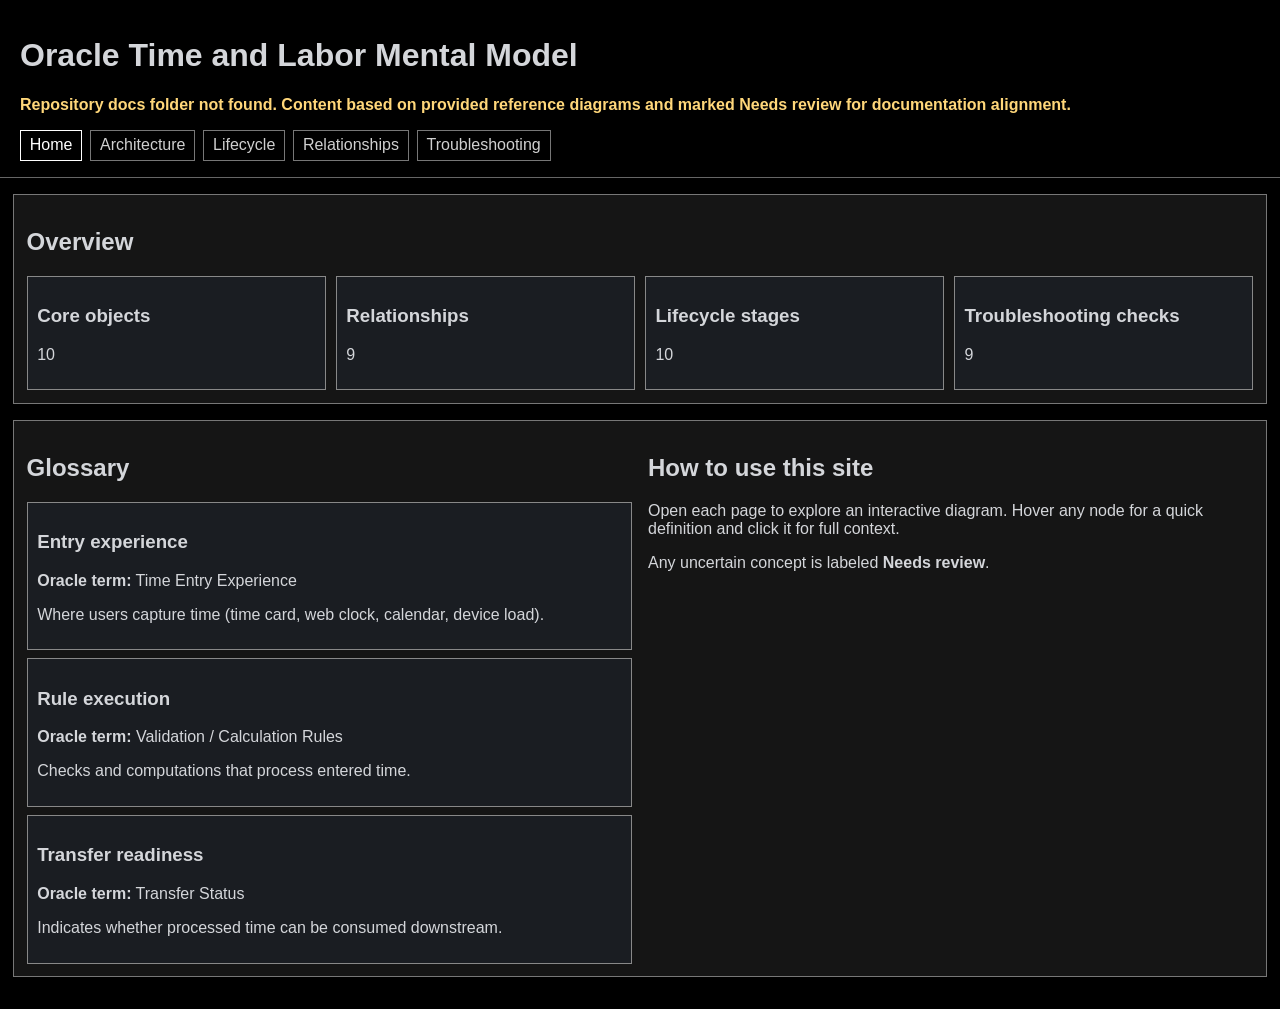
==== index.html @ c1bcc937 "Split OTL diagrams into interactive multi-page experience" ====
<!doctype html>
<html lang="en">
<head>
  <meta charset="UTF-8" />
  <meta name="viewport" content="width=device-width, initial-scale=1.0" />
  <title>OTL Mental Model Home</title>
  <link rel="stylesheet" href="src/css/styles.css" />
</head>
<body>
  <header class="hero">
    <h1>Oracle Time and Labor Mental Model</h1>
    <p id="source-warning" class="warning"></p>
    <nav class="tabs">
      <a class="active" href="index.html">Home</a>
      <a href="architecture.html">Architecture</a>
      <a href="lifecycle.html">Lifecycle</a>
      <a href="relationships.html">Relationships</a>
      <a href="troubleshooting.html">Troubleshooting</a>
    </nav>
  </header>
  <main>
    <section class="panel"><h2>Overview</h2><div id="overview-cards" class="overview-cards"></div></section>
    <section class="panel split">
      <div>
        <h2>Glossary</h2>
        <div id="glossary-list" class="glossary-list"></div>
      </div>
      <div>
        <h2>How to use this site</h2>
        <p>Open each page to explore an interactive diagram. Hover any node for a quick definition and click it for full context.</p>
        <p>Any uncertain concept is labeled <strong>Needs review</strong>.</p>
      </div>
    </section>
  </main>
  <script type="module" src="src/js/home.js"></script>
</body>
</html>
---- src/css/styles.css ----
:root{--bg:#000;--panel:#4e5155;--node:#1b1d20;--line:#d4d8dc;--text:#d4d6da;--accent:#fff}
*{box-sizing:border-box}body{margin:0;background:var(--bg);color:var(--text);font-family:Segoe UI,Roboto,Arial,sans-serif}
.hero{padding:1rem 1.25rem;border-bottom:1px solid #666}.warning{color:#ffd77a;font-weight:700}
.tabs{display:flex;gap:.5rem;flex-wrap:wrap}.tabs a{color:#d0d0d0;text-decoration:none;border:1px solid #777;padding:.35rem .55rem}.tabs a.active,.tabs a:hover{border-color:#fff;color:#fff}
main{width:min(2200px,98vw);margin:1rem auto 2rem;display:grid;gap:1rem}.panel{background:#151515;border:1px solid #777;padding:.8rem}
.overview-cards{display:grid;grid-template-columns:repeat(auto-fit,minmax(200px,1fr));gap:.6rem}.overview-cards article,.detail,.glossary-item{background:#1a1d22;border:1px solid #888;padding:.6rem}
.split{display:grid;grid-template-columns:1fr 1fr;gap:1rem}.glossary-list{display:grid;gap:.5rem}
.diagram{width:100%;height:auto;display:block;background:#000}
.band{fill:var(--panel);stroke:#c8c8c8;stroke-width:1}.band-label{fill:#ededed;font-size:24px;text-anchor:middle}
.edge{fill:none;stroke:var(--line);stroke-width:2;marker-end:url(#arrow)}
.node-group{cursor:pointer}.node-rect{fill:var(--node);stroke:#e1e1e1;stroke-width:2}.node-label{fill:var(--text);font-size:24px;text-anchor:middle;dominant-baseline:middle;pointer-events:none}
.node-group:hover .node-rect{stroke:#fff;stroke-width:3}.node-group.active .node-rect{stroke:#fff;stroke-width:4}
.tooltip{position:fixed;pointer-events:none;background:#111;border:1px solid #aaa;color:#eee;padding:.45rem .55rem;font-size:.85rem;max-width:320px;z-index:999;display:none}
@media (max-width:1100px){.split{grid-template-columns:1fr}.node-label{font-size:16px}.band-label{font-size:18px}}
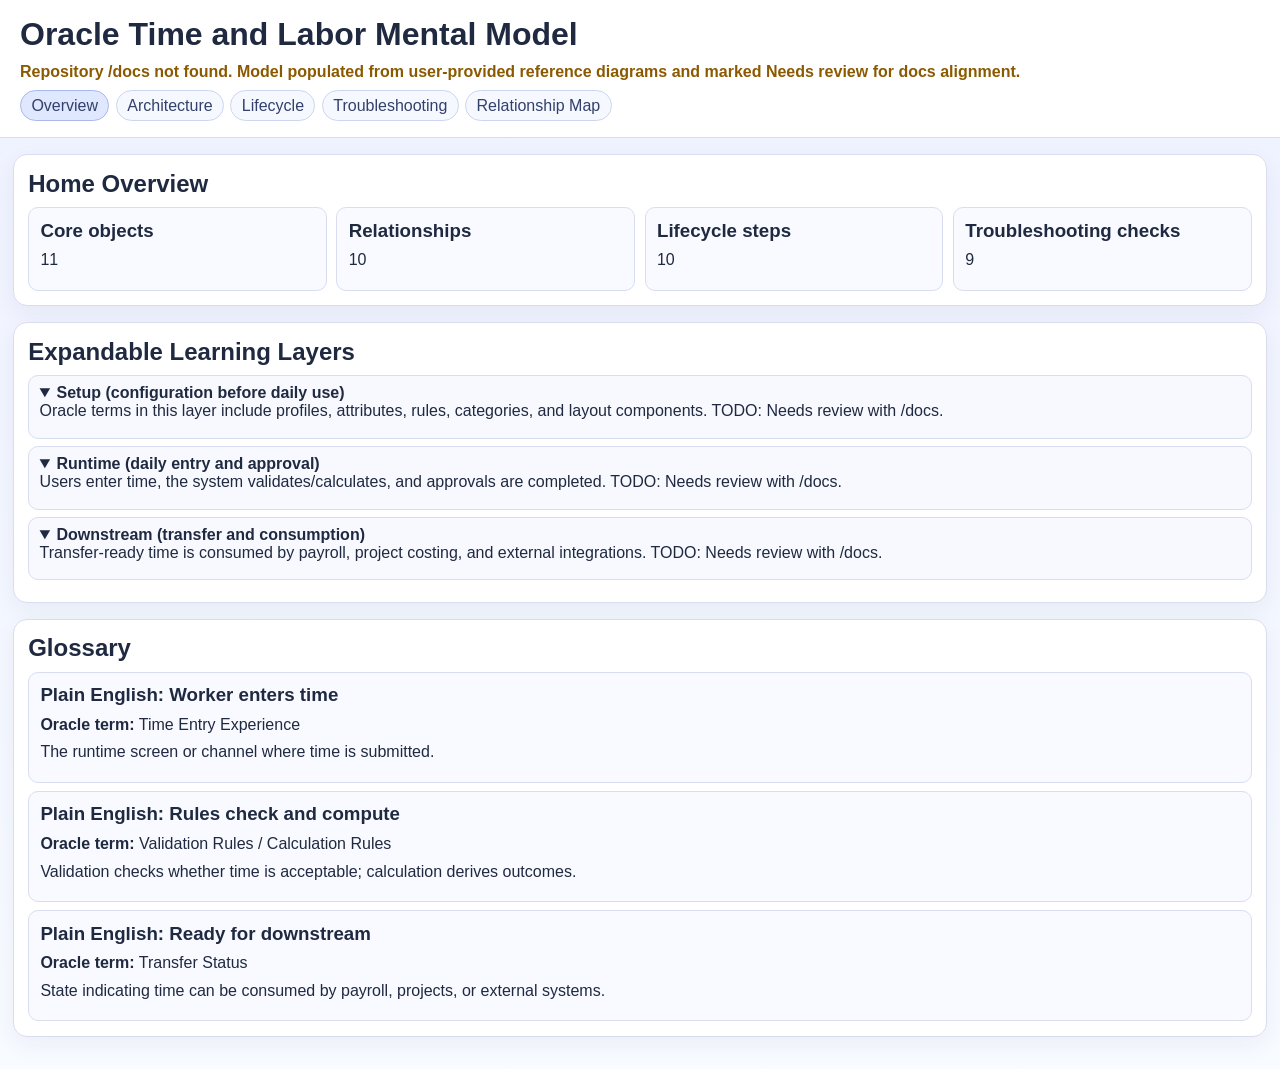
==== commit 91904e8a: "Upgrade to advanced interactive multi-page OTL learning diagrams" ====
--- a/index.html
+++ b/index.html
@@ -1,37 +1,38 @@
 <!doctype html>
 <html lang="en">
-<head>
-  <meta charset="UTF-8" />
-  <meta name="viewport" content="width=device-width, initial-scale=1.0" />
-  <title>OTL Mental Model Home</title>
-  <link rel="stylesheet" href="src/css/styles.css" />
-</head>
-<body>
-  <header class="hero">
-    <h1>Oracle Time and Labor Mental Model</h1>
-    <p id="source-warning" class="warning"></p>
-    <nav class="tabs">
-      <a class="active" href="index.html">Home</a>
-      <a href="architecture.html">Architecture</a>
-      <a href="lifecycle.html">Lifecycle</a>
-      <a href="relationships.html">Relationships</a>
-      <a href="troubleshooting.html">Troubleshooting</a>
-    </nav>
-  </header>
-  <main>
-    <section class="panel"><h2>Overview</h2><div id="overview-cards" class="overview-cards"></div></section>
-    <section class="panel split">
-      <div>
+  <head>
+    <meta charset="UTF-8" />
+    <meta name="viewport" content="width=device-width, initial-scale=1.0" />
+    <title>Oracle Time and Labor Mental Model</title>
+    <link rel="stylesheet" href="src/css/styles.css" />
+  </head>
+  <body data-page="home">
+    <header class="hero">
+      <h1>Oracle Time and Labor Mental Model</h1>
+      <p id="source-warning" class="warning"></p>
+      <nav class="tabs" aria-label="Diagram pages">
+        <a href="index.html" class="tab active">Overview</a><a href="architecture.html" class="tab">Architecture</a><a href="lifecycle.html" class="tab">Lifecycle</a><a href="troubleshooting.html" class="tab">Troubleshooting</a><a href="relationships.html" class="tab">Relationship Map</a>
+      </nav>
+    </header>
+
+    <main>
+      <section class="panel">
+        <h2>Home Overview</h2>
+        <div id="overview-cards" class="overview-cards"></div>
+      </section>
+
+      <section class="panel">
+        <h2>Expandable Learning Layers</h2>
+        <details open><summary>Setup (configuration before daily use)</summary><p>Oracle terms in this layer include profiles, attributes, rules, categories, and layout components. TODO: Needs review with /docs.</p></details>
+        <details open><summary>Runtime (daily entry and approval)</summary><p>Users enter time, the system validates/calculates, and approvals are completed. TODO: Needs review with /docs.</p></details>
+        <details open><summary>Downstream (transfer and consumption)</summary><p>Transfer-ready time is consumed by payroll, project costing, and external integrations. TODO: Needs review with /docs.</p></details>
+      </section>
+
+      <section class="panel">
         <h2>Glossary</h2>
         <div id="glossary-list" class="glossary-list"></div>
-      </div>
-      <div>
-        <h2>How to use this site</h2>
-        <p>Open each page to explore an interactive diagram. Hover any node for a quick definition and click it for full context.</p>
-        <p>Any uncertain concept is labeled <strong>Needs review</strong>.</p>
-      </div>
-    </section>
-  </main>
-  <script type="module" src="src/js/home.js"></script>
-</body>
+      </section>
+    </main>
+    <script type="module" src="src/js/app.js"></script>
+  </body>
 </html>
--- a/src/css/styles.css
+++ b/src/css/styles.css
@@ -1,14 +1,50 @@
-:root{--bg:#000;--panel:#4e5155;--node:#1b1d20;--line:#d4d8dc;--text:#d4d6da;--accent:#fff}
-*{box-sizing:border-box}body{margin:0;background:var(--bg);color:var(--text);font-family:Segoe UI,Roboto,Arial,sans-serif}
-.hero{padding:1rem 1.25rem;border-bottom:1px solid #666}.warning{color:#ffd77a;font-weight:700}
-.tabs{display:flex;gap:.5rem;flex-wrap:wrap}.tabs a{color:#d0d0d0;text-decoration:none;border:1px solid #777;padding:.35rem .55rem}.tabs a.active,.tabs a:hover{border-color:#fff;color:#fff}
-main{width:min(2200px,98vw);margin:1rem auto 2rem;display:grid;gap:1rem}.panel{background:#151515;border:1px solid #777;padding:.8rem}
-.overview-cards{display:grid;grid-template-columns:repeat(auto-fit,minmax(200px,1fr));gap:.6rem}.overview-cards article,.detail,.glossary-item{background:#1a1d22;border:1px solid #888;padding:.6rem}
-.split{display:grid;grid-template-columns:1fr 1fr;gap:1rem}.glossary-list{display:grid;gap:.5rem}
-.diagram{width:100%;height:auto;display:block;background:#000}
-.band{fill:var(--panel);stroke:#c8c8c8;stroke-width:1}.band-label{fill:#ededed;font-size:24px;text-anchor:middle}
-.edge{fill:none;stroke:var(--line);stroke-width:2;marker-end:url(#arrow)}
-.node-group{cursor:pointer}.node-rect{fill:var(--node);stroke:#e1e1e1;stroke-width:2}.node-label{fill:var(--text);font-size:24px;text-anchor:middle;dominant-baseline:middle;pointer-events:none}
-.node-group:hover .node-rect{stroke:#fff;stroke-width:3}.node-group.active .node-rect{stroke:#fff;stroke-width:4}
-.tooltip{position:fixed;pointer-events:none;background:#111;border:1px solid #aaa;color:#eee;padding:.45rem .55rem;font-size:.85rem;max-width:320px;z-index:999;display:none}
-@media (max-width:1100px){.split{grid-template-columns:1fr}.node-label{font-size:16px}.band-label{font-size:18px}}
+:root {
+  --bg: #f3f6ff;
+  --ink: #1f2940;
+  --panel: #ffffff;
+  --line: #67739a;
+  --setup: #6d5efc;
+  --runtime: #00a3a3;
+  --consumer: #ff7a59;
+  --edge: #94a2c8;
+}
+* { box-sizing: border-box; }
+body { margin: 0; background: linear-gradient(180deg,#eef2ff,#f8fbff); color: var(--ink); font-family: Inter, "Segoe UI", Roboto, Arial, sans-serif; }
+.hero { padding: 1rem 1.25rem; border-bottom: 1px solid #d8def0; background: #fff; position: sticky; top: 0; z-index: 5; }
+h1,h2,h3,p { margin: 0 0 .6rem; }
+.warning { color: #8b5a00; font-weight: 600; }
+main { width: min(2100px, 98vw); margin: 1rem auto 2rem; display: grid; gap: 1rem; }
+.panel { background: var(--panel); border: 1px solid #d8def0; border-radius: 14px; padding: .9rem; box-shadow: 0 8px 24px rgba(26,39,78,.06); }
+.tabs { display: flex; flex-wrap: wrap; gap: .4rem; }
+.tab { text-decoration: none; color: #32406b; border: 1px solid #cdd6ef; padding: .35rem .65rem; border-radius: 999px; background: #f5f8ff; }
+.tab.active,.tab:hover { background: #dfe8ff; border-color: #a9b9ea; }
+.controls { display: flex; gap: .5rem; align-items: center; flex-wrap: wrap; }
+.controls input { border: 1px solid #bdc9eb; border-radius: 8px; padding: .45rem .6rem; min-width: 250px; }
+.controls button { border: 1px solid #9ab0e8; border-radius: 8px; background: #e8efff; padding: .45rem .6rem; cursor: pointer; }
+.overview-cards { display: grid; grid-template-columns: repeat(auto-fit,minmax(180px,1fr)); gap: .6rem; }
+.overview-cards article,.detail,.glossary-item { background: #f8faff; border: 1px solid #d8def0; border-radius: 10px; padding: .7rem; }
+.diagram { width: 100%; height: auto; display: block; background: radial-gradient(circle at 50% 0%, #f7f9ff, #edf2ff); border: 1px solid #d8def0; border-radius: 12px; }
+.split { display: grid; grid-template-columns: 1.2fr .8fr; gap: 1rem; }
+.detail { min-height: 260px; }
+.glossary-list { display: grid; gap: .5rem; }
+.node-rect { fill: #ffffff; stroke: #95a3cb; stroke-width: 1.2; }
+.node-group.setup .node-rect { fill: #efeefe; stroke: var(--setup); }
+.node-group.runtime .node-rect { fill: #e7fbfb; stroke: var(--runtime); }
+.node-group.consumer .node-rect { fill: #fff1ec; stroke: var(--consumer); }
+.node-group.misc .node-rect { fill: #f2f5ff; stroke: #7f8db8; }
+.node-label { fill: var(--ink); text-anchor: middle; dominant-baseline: middle; font-size: 10px; pointer-events: none; font-weight: 600; }
+.edge { fill: none; stroke: var(--edge); stroke-width: 1.2; marker-end: url(#arrow); }
+.band.setup-band { fill: rgba(109,94,252,.07); stroke: #c7beff; }
+.band.runtime-band { fill: rgba(0,163,163,.08); stroke: #9dd9d9; }
+.band.consumer-band { fill: rgba(255,122,89,.08); stroke: #ffc4b3; }
+.band-label { fill: #42507d; font-size: 12px; text-anchor: middle; font-weight: 700; }
+.node-group { cursor: pointer; transition: transform .12s ease; }
+.node-group:hover,.node-group.active { transform: scale(1.04); }
+.node-group:hover .node-rect,.node-group.active .node-rect { stroke-width: 2.6; filter: drop-shadow(0 6px 8px rgba(68,95,174,.2)); }
+.node-group.match .node-rect { stroke: #ff3366; stroke-width: 3; }
+.diagram-wrap { position: relative; }
+.tooltip { position: absolute; display: none; max-width: 320px; background: #1d2745; color: #f6f8ff; border: 1px solid #7f96db; border-radius: 8px; padding: .55rem; font-size: .84rem; pointer-events: none; z-index: 10; box-shadow: 0 8px 18px rgba(0,0,0,.25); }
+.tooltip.visible { display: block; }
+details { background: #f7f9ff; border: 1px solid #d8def0; border-radius: 10px; padding: .5rem .65rem; margin-bottom: .45rem; }
+summary { cursor: pointer; font-weight: 600; }
+@media (max-width:1100px) { .split { grid-template-columns: 1fr; } }
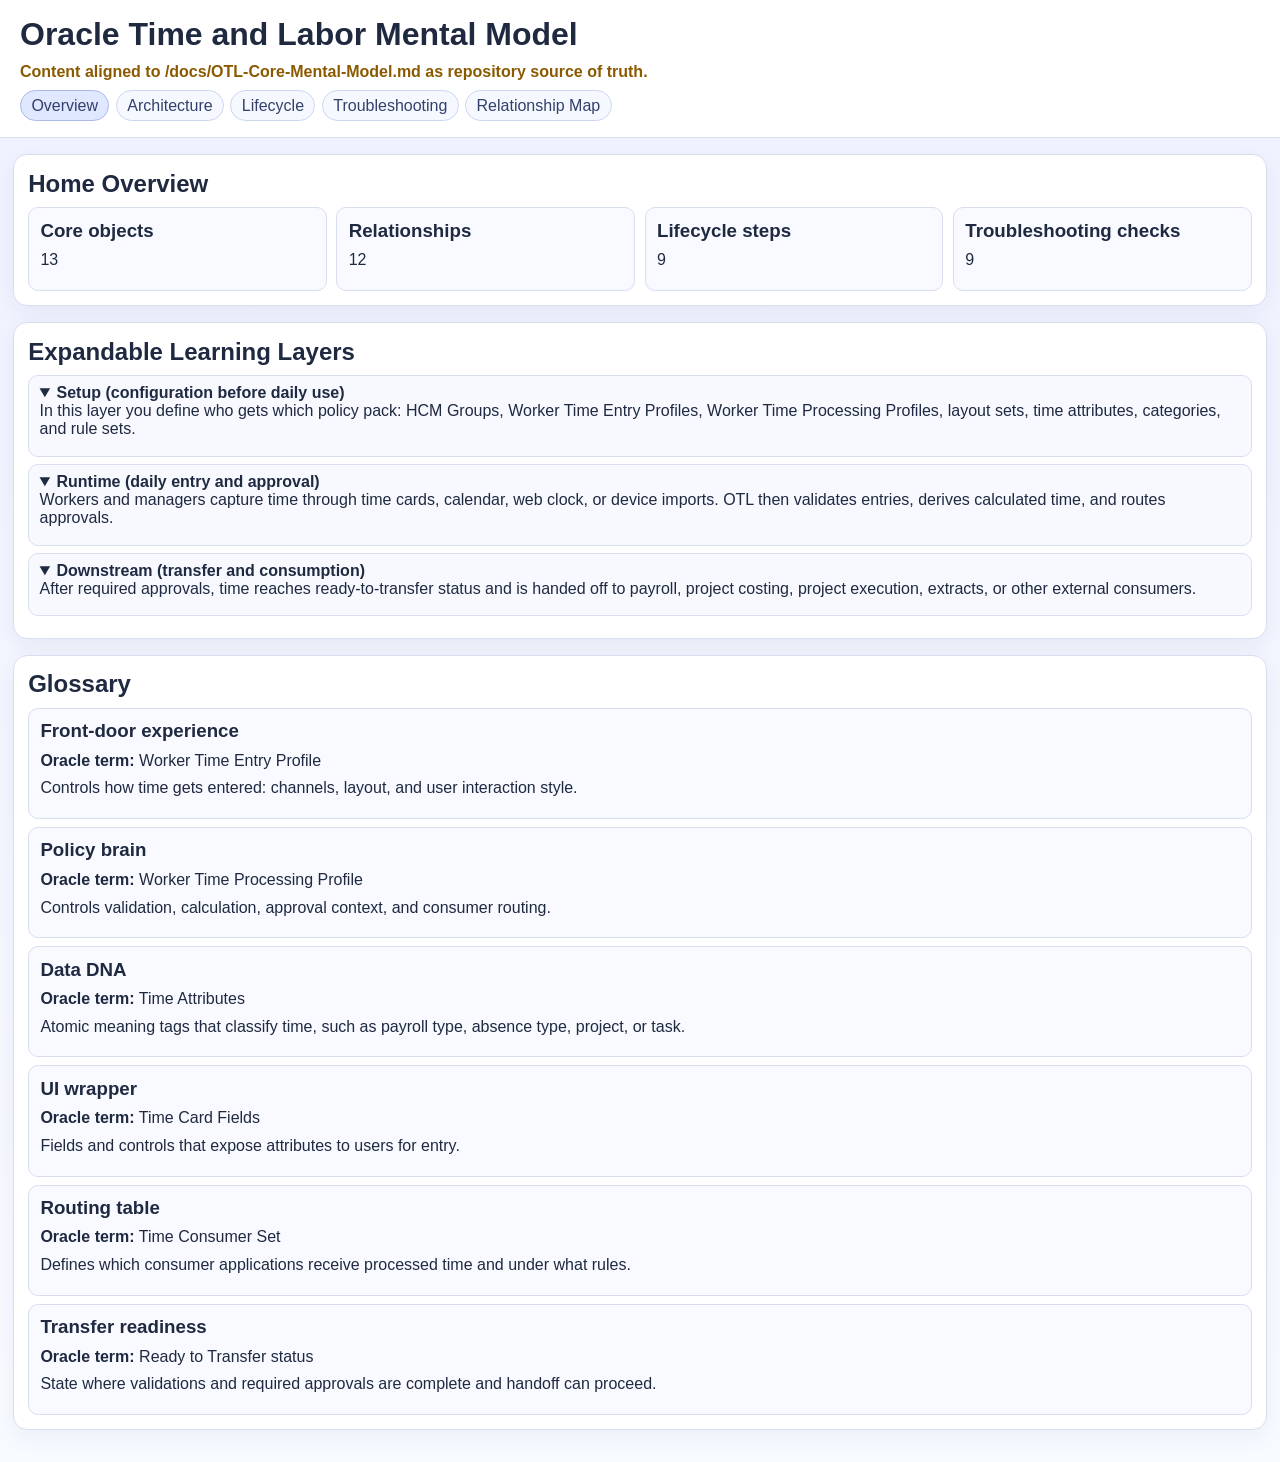
==== commit 4cbadfc7: "Align site content with OTL core mental model docs" ====
--- a/index.html
+++ b/index.html
@@ -23,9 +23,9 @@
 
       <section class="panel">
         <h2>Expandable Learning Layers</h2>
-        <details open><summary>Setup (configuration before daily use)</summary><p>Oracle terms in this layer include profiles, attributes, rules, categories, and layout components. TODO: Needs review with /docs.</p></details>
-        <details open><summary>Runtime (daily entry and approval)</summary><p>Users enter time, the system validates/calculates, and approvals are completed. TODO: Needs review with /docs.</p></details>
-        <details open><summary>Downstream (transfer and consumption)</summary><p>Transfer-ready time is consumed by payroll, project costing, and external integrations. TODO: Needs review with /docs.</p></details>
+        <details open><summary>Setup (configuration before daily use)</summary><p>In this layer you define who gets which policy pack: HCM Groups, Worker Time Entry Profiles, Worker Time Processing Profiles, layout sets, time attributes, categories, and rule sets.</p></details>
+        <details open><summary>Runtime (daily entry and approval)</summary><p>Workers and managers capture time through time cards, calendar, web clock, or device imports. OTL then validates entries, derives calculated time, and routes approvals.</p></details>
+        <details open><summary>Downstream (transfer and consumption)</summary><p>After required approvals, time reaches ready-to-transfer status and is handed off to payroll, project costing, project execution, extracts, or other external consumers.</p></details>
       </section>
 
       <section class="panel">
--- a/src/css/styles.css
+++ b/src/css/styles.css
@@ -21,10 +21,11 @@
 .controls { display: flex; gap: .5rem; align-items: center; flex-wrap: wrap; }
 .controls input { border: 1px solid #bdc9eb; border-radius: 8px; padding: .45rem .6rem; min-width: 250px; }
 .controls button { border: 1px solid #9ab0e8; border-radius: 8px; background: #e8efff; padding: .45rem .6rem; cursor: pointer; }
+.controls .zoom-value { font-weight: 700; color: #32406b; min-width: 50px; }
 .overview-cards { display: grid; grid-template-columns: repeat(auto-fit,minmax(180px,1fr)); gap: .6rem; }
 .overview-cards article,.detail,.glossary-item { background: #f8faff; border: 1px solid #d8def0; border-radius: 10px; padding: .7rem; }
 .diagram { width: 100%; height: auto; display: block; background: radial-gradient(circle at 50% 0%, #f7f9ff, #edf2ff); border: 1px solid #d8def0; border-radius: 12px; }
-.split { display: grid; grid-template-columns: 1.2fr .8fr; gap: 1rem; }
+.split { display: grid; grid-template-columns: 1.35fr .65fr; gap: 1rem; }
 .detail { min-height: 260px; }
 .glossary-list { display: grid; gap: .5rem; }
 .node-rect { fill: #ffffff; stroke: #95a3cb; stroke-width: 1.2; }
@@ -32,17 +33,26 @@
 .node-group.runtime .node-rect { fill: #e7fbfb; stroke: var(--runtime); }
 .node-group.consumer .node-rect { fill: #fff1ec; stroke: var(--consumer); }
 .node-group.misc .node-rect { fill: #f2f5ff; stroke: #7f8db8; }
-.node-label { fill: var(--ink); text-anchor: middle; dominant-baseline: middle; font-size: 10px; pointer-events: none; font-weight: 600; }
-.edge { fill: none; stroke: var(--edge); stroke-width: 1.2; marker-end: url(#arrow); }
+.node-label { fill: var(--ink); text-anchor: middle; dominant-baseline: middle; font-size: 13px; pointer-events: none; font-weight: 700; }
+.edge { fill: none; stroke: var(--edge); stroke-width: 2; marker-end: url(#arrow); }
 .band.setup-band { fill: rgba(109,94,252,.07); stroke: #c7beff; }
 .band.runtime-band { fill: rgba(0,163,163,.08); stroke: #9dd9d9; }
 .band.consumer-band { fill: rgba(255,122,89,.08); stroke: #ffc4b3; }
 .band-label { fill: #42507d; font-size: 12px; text-anchor: middle; font-weight: 700; }
-.node-group { cursor: pointer; transition: transform .12s ease; }
-.node-group:hover,.node-group.active { transform: scale(1.04); }
+.node-group { cursor: pointer; }
 .node-group:hover .node-rect,.node-group.active .node-rect { stroke-width: 2.6; filter: drop-shadow(0 6px 8px rgba(68,95,174,.2)); }
 .node-group.match .node-rect { stroke: #ff3366; stroke-width: 3; }
+.node-group.faded { opacity: .18; }
+.relationship-edge.edge-highlight { stroke: #4b5ff7; stroke-width: 3; }
+.relationship-edge.faded { opacity: .12; }
+.hidden-node { opacity: 0; pointer-events: none; }
+.hidden-edge { opacity: 0; }
+.filter-row { display: flex; gap: .45rem; flex-wrap: wrap; }
+.filter-row button { border: 1px solid #9ab0e8; border-radius: 999px; background: #f1f5ff; color: #2d3f72; padding: .35rem .7rem; cursor: pointer; }
+.filter-row button.active { background: #dce7ff; border-color: #7d97e2; font-weight: 700; }
+#relationship-viewport { overflow: auto; transform-origin: top left; transition: transform .2s ease; max-height: 76vh; }
 .diagram-wrap { position: relative; }
+.diagram-wrap.scrollable { overflow: auto; max-height: 76vh; }
 .tooltip { position: absolute; display: none; max-width: 320px; background: #1d2745; color: #f6f8ff; border: 1px solid #7f96db; border-radius: 8px; padding: .55rem; font-size: .84rem; pointer-events: none; z-index: 10; box-shadow: 0 8px 18px rgba(0,0,0,.25); }
 .tooltip.visible { display: block; }
 details { background: #f7f9ff; border: 1px solid #d8def0; border-radius: 10px; padding: .5rem .65rem; margin-bottom: .45rem; }
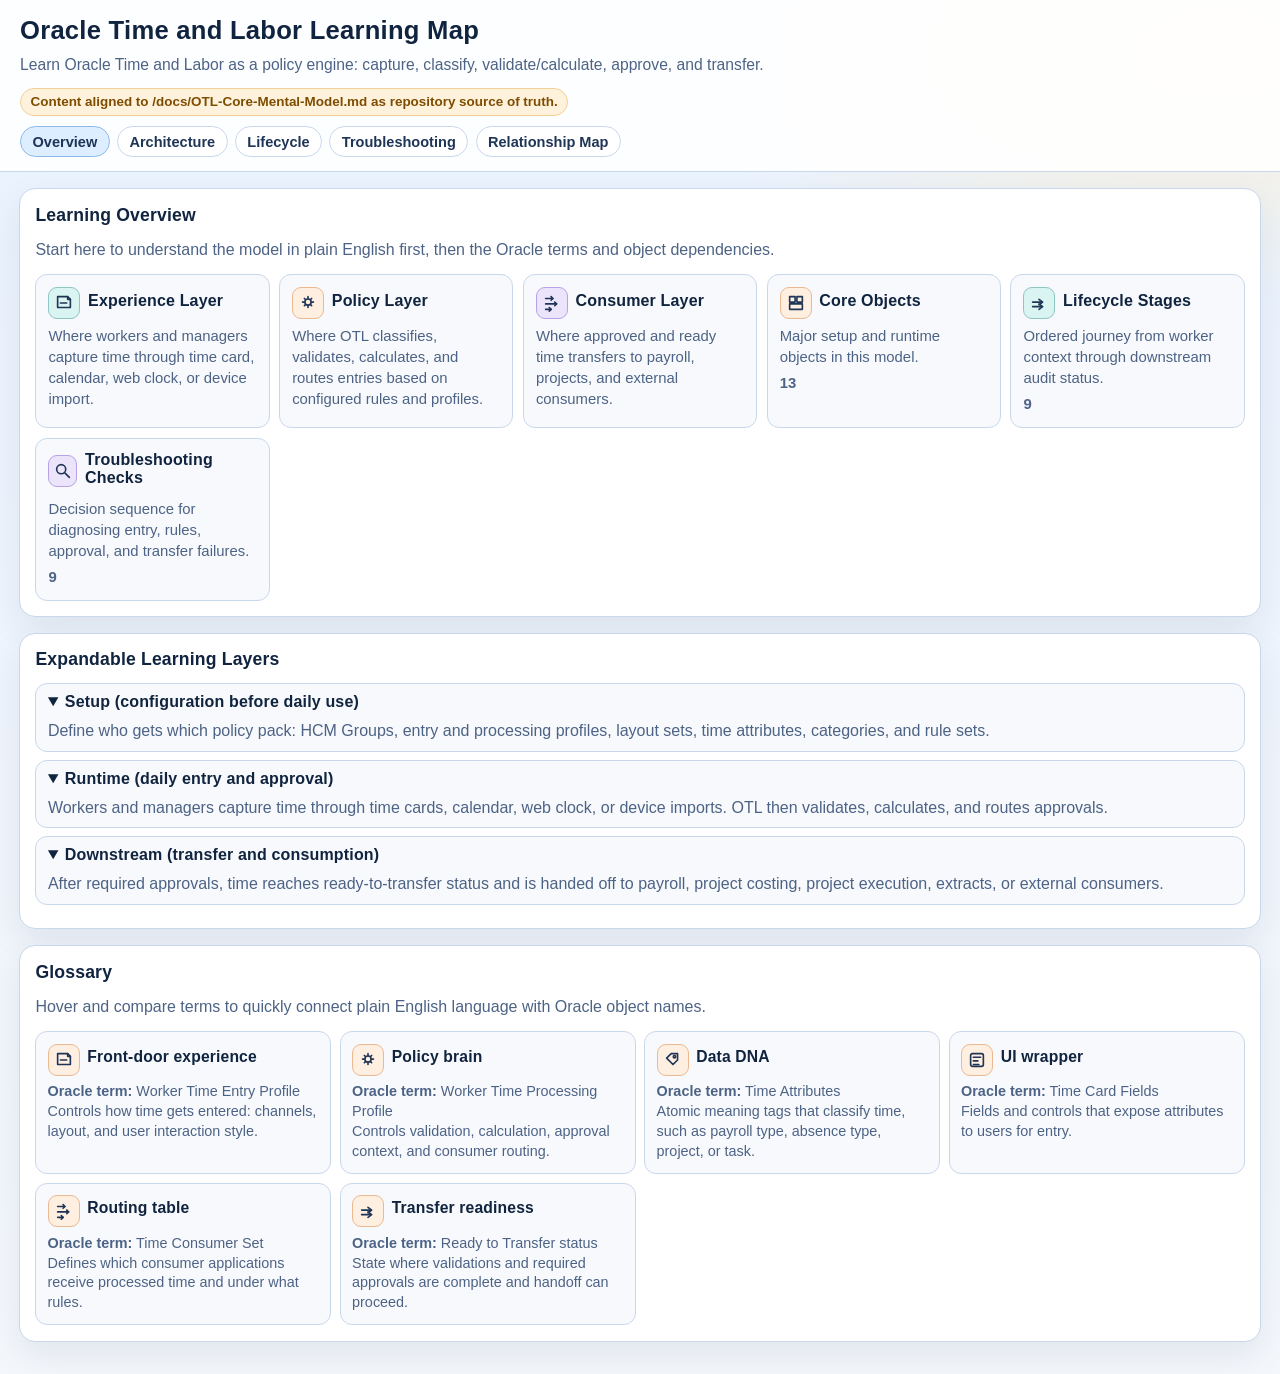
==== commit 942cc342: "Refactor OTL model definitions and enhance troubleshooting page layout - Updated the definition of "" ====
--- a/index.html
+++ b/index.html
@@ -8,31 +8,50 @@
   </head>
   <body data-page="home">
     <header class="hero">
-      <h1>Oracle Time and Labor Mental Model</h1>
+      <div class="hero-title-row">
+        <h1>Oracle Time and Labor Learning Map</h1>
+      </div>
+      <p id="hero-subtitle" class="hero-subtitle"></p>
       <p id="source-warning" class="warning"></p>
       <nav class="tabs" aria-label="Diagram pages">
-        <a href="index.html" class="tab active">Overview</a><a href="architecture.html" class="tab">Architecture</a><a href="lifecycle.html" class="tab">Lifecycle</a><a href="troubleshooting.html" class="tab">Troubleshooting</a><a href="relationships.html" class="tab">Relationship Map</a>
+        <a href="index.html" class="tab active">Overview</a>
+        <a href="architecture.html" class="tab">Architecture</a>
+        <a href="lifecycle.html" class="tab">Lifecycle</a>
+        <a href="troubleshooting.html" class="tab">Troubleshooting</a>
+        <a href="relationships.html" class="tab">Relationship Map</a>
       </nav>
     </header>
 
     <main>
       <section class="panel">
-        <h2>Home Overview</h2>
+        <h2>Learning Overview</h2>
+        <p class="panel-intro">Start here to understand the model in plain English first, then the Oracle terms and object dependencies.</p>
         <div id="overview-cards" class="overview-cards"></div>
       </section>
 
       <section class="panel">
         <h2>Expandable Learning Layers</h2>
-        <details open><summary>Setup (configuration before daily use)</summary><p>In this layer you define who gets which policy pack: HCM Groups, Worker Time Entry Profiles, Worker Time Processing Profiles, layout sets, time attributes, categories, and rule sets.</p></details>
-        <details open><summary>Runtime (daily entry and approval)</summary><p>Workers and managers capture time through time cards, calendar, web clock, or device imports. OTL then validates entries, derives calculated time, and routes approvals.</p></details>
-        <details open><summary>Downstream (transfer and consumption)</summary><p>After required approvals, time reaches ready-to-transfer status and is handed off to payroll, project costing, project execution, extracts, or other external consumers.</p></details>
+        <details open>
+          <summary>Setup (configuration before daily use)</summary>
+          <p>Define who gets which policy pack: HCM Groups, entry and processing profiles, layout sets, time attributes, categories, and rule sets.</p>
+        </details>
+        <details open>
+          <summary>Runtime (daily entry and approval)</summary>
+          <p>Workers and managers capture time through time cards, calendar, web clock, or device imports. OTL then validates, calculates, and routes approvals.</p>
+        </details>
+        <details open>
+          <summary>Downstream (transfer and consumption)</summary>
+          <p>After required approvals, time reaches ready-to-transfer status and is handed off to payroll, project costing, project execution, extracts, or external consumers.</p>
+        </details>
       </section>
 
       <section class="panel">
         <h2>Glossary</h2>
+        <p class="panel-intro">Hover and compare terms to quickly connect plain English language with Oracle object names.</p>
         <div id="glossary-list" class="glossary-list"></div>
       </section>
     </main>
+
     <script type="module" src="src/js/app.js"></script>
   </body>
 </html>
--- a/src/css/styles.css
+++ b/src/css/styles.css
@@ -1,60 +1,710 @@
 :root {
-  --bg: #f3f6ff;
-  --ink: #1f2940;
-  --panel: #ffffff;
-  --line: #67739a;
-  --setup: #6d5efc;
-  --runtime: #00a3a3;
-  --consumer: #ff7a59;
-  --edge: #94a2c8;
-}
-* { box-sizing: border-box; }
-body { margin: 0; background: linear-gradient(180deg,#eef2ff,#f8fbff); color: var(--ink); font-family: Inter, "Segoe UI", Roboto, Arial, sans-serif; }
-.hero { padding: 1rem 1.25rem; border-bottom: 1px solid #d8def0; background: #fff; position: sticky; top: 0; z-index: 5; }
-h1,h2,h3,p { margin: 0 0 .6rem; }
-.warning { color: #8b5a00; font-weight: 600; }
-main { width: min(2100px, 98vw); margin: 1rem auto 2rem; display: grid; gap: 1rem; }
-.panel { background: var(--panel); border: 1px solid #d8def0; border-radius: 14px; padding: .9rem; box-shadow: 0 8px 24px rgba(26,39,78,.06); }
-.tabs { display: flex; flex-wrap: wrap; gap: .4rem; }
-.tab { text-decoration: none; color: #32406b; border: 1px solid #cdd6ef; padding: .35rem .65rem; border-radius: 999px; background: #f5f8ff; }
-.tab.active,.tab:hover { background: #dfe8ff; border-color: #a9b9ea; }
-.controls { display: flex; gap: .5rem; align-items: center; flex-wrap: wrap; }
-.controls input { border: 1px solid #bdc9eb; border-radius: 8px; padding: .45rem .6rem; min-width: 250px; }
-.controls button { border: 1px solid #9ab0e8; border-radius: 8px; background: #e8efff; padding: .45rem .6rem; cursor: pointer; }
-.controls .zoom-value { font-weight: 700; color: #32406b; min-width: 50px; }
-.overview-cards { display: grid; grid-template-columns: repeat(auto-fit,minmax(180px,1fr)); gap: .6rem; }
-.overview-cards article,.detail,.glossary-item { background: #f8faff; border: 1px solid #d8def0; border-radius: 10px; padding: .7rem; }
-.diagram { width: 100%; height: auto; display: block; background: radial-gradient(circle at 50% 0%, #f7f9ff, #edf2ff); border: 1px solid #d8def0; border-radius: 12px; }
-.split { display: grid; grid-template-columns: 1.35fr .65fr; gap: 1rem; }
-.detail { min-height: 260px; }
-.glossary-list { display: grid; gap: .5rem; }
-.node-rect { fill: #ffffff; stroke: #95a3cb; stroke-width: 1.2; }
-.node-group.setup .node-rect { fill: #efeefe; stroke: var(--setup); }
-.node-group.runtime .node-rect { fill: #e7fbfb; stroke: var(--runtime); }
-.node-group.consumer .node-rect { fill: #fff1ec; stroke: var(--consumer); }
-.node-group.misc .node-rect { fill: #f2f5ff; stroke: #7f8db8; }
-.node-label { fill: var(--ink); text-anchor: middle; dominant-baseline: middle; font-size: 13px; pointer-events: none; font-weight: 700; }
-.edge { fill: none; stroke: var(--edge); stroke-width: 2; marker-end: url(#arrow); }
-.band.setup-band { fill: rgba(109,94,252,.07); stroke: #c7beff; }
-.band.runtime-band { fill: rgba(0,163,163,.08); stroke: #9dd9d9; }
-.band.consumer-band { fill: rgba(255,122,89,.08); stroke: #ffc4b3; }
-.band-label { fill: #42507d; font-size: 12px; text-anchor: middle; font-weight: 700; }
-.node-group { cursor: pointer; }
-.node-group:hover .node-rect,.node-group.active .node-rect { stroke-width: 2.6; filter: drop-shadow(0 6px 8px rgba(68,95,174,.2)); }
-.node-group.match .node-rect { stroke: #ff3366; stroke-width: 3; }
-.node-group.faded { opacity: .18; }
-.relationship-edge.edge-highlight { stroke: #4b5ff7; stroke-width: 3; }
-.relationship-edge.faded { opacity: .12; }
-.hidden-node { opacity: 0; pointer-events: none; }
-.hidden-edge { opacity: 0; }
-.filter-row { display: flex; gap: .45rem; flex-wrap: wrap; }
-.filter-row button { border: 1px solid #9ab0e8; border-radius: 999px; background: #f1f5ff; color: #2d3f72; padding: .35rem .7rem; cursor: pointer; }
-.filter-row button.active { background: #dce7ff; border-color: #7d97e2; font-weight: 700; }
-#relationship-viewport { overflow: auto; transform-origin: top left; transition: transform .2s ease; max-height: 76vh; }
-.diagram-wrap { position: relative; }
-.diagram-wrap.scrollable { overflow: auto; max-height: 76vh; }
-.tooltip { position: absolute; display: none; max-width: 320px; background: #1d2745; color: #f6f8ff; border: 1px solid #7f96db; border-radius: 8px; padding: .55rem; font-size: .84rem; pointer-events: none; z-index: 10; box-shadow: 0 8px 18px rgba(0,0,0,.25); }
-.tooltip.visible { display: block; }
-details { background: #f7f9ff; border: 1px solid #d8def0; border-radius: 10px; padding: .5rem .65rem; margin-bottom: .45rem; }
-summary { cursor: pointer; font-weight: 600; }
-@media (max-width:1100px) { .split { grid-template-columns: 1fr; } }
+  --bg-base: #f4f7fb;
+  --bg-accent: #e9f2ff;
+  --surface: #ffffff;
+  --surface-muted: #f7f9fc;
+  --ink-strong: #11243f;
+  --ink: #1f3556;
+  --ink-soft: #4d6385;
+  --line: #c8d7eb;
+  --line-strong: #8ea6c8;
+  --brand: #0b5cab;
+  --brand-soft: #dceeff;
+  --setup: #7a3e00;
+  --setup-soft: #ffefe1;
+  --runtime: #006a63;
+  --runtime-soft: #d9f4f1;
+  --consumer: #5d2ea8;
+  --consumer-soft: #ece4fb;
+  --focus: #ffb400;
+  --shadow: 0 14px 35px rgba(17, 36, 63, 0.08);
+}
+
+* {
+  box-sizing: border-box;
+}
+
+body {
+  margin: 0;
+  color: var(--ink);
+  font-family: "Avenir Next", "Segoe UI Variable", "Trebuchet MS", sans-serif;
+  background:
+    radial-gradient(900px 380px at 5% -8%, var(--brand-soft), transparent 70%),
+    radial-gradient(760px 340px at 95% 4%, #f9efd8, transparent 72%),
+    linear-gradient(180deg, var(--bg-accent), var(--bg-base));
+  min-height: 100vh;
+}
+
+body.immersive-mode {
+  overflow: hidden;
+}
+
+body.map-test-page {
+  overflow: hidden;
+  background:
+    radial-gradient(1200px 540px at 50% -10%, #e3efff, transparent 70%),
+    radial-gradient(880px 420px at 100% 0%, #fdf1dd, transparent 72%),
+    linear-gradient(180deg, #eef5ff, #f6f9fd);
+}
+
+h1,
+h2,
+h3,
+p {
+  margin: 0;
+}
+
+h1,
+h2,
+h3,
+summary {
+  font-family: "Rockwell", "Avenir Next", "Trebuchet MS", sans-serif;
+  letter-spacing: 0.01em;
+}
+
+.hero {
+  border-bottom: 1px solid var(--line);
+  background: rgba(255, 255, 255, 0.9);
+  backdrop-filter: blur(8px);
+  position: sticky;
+  top: 0;
+  z-index: 8;
+  padding: 1rem 1.25rem 0.9rem;
+}
+
+.hero-title-row {
+  display: flex;
+  justify-content: space-between;
+  align-items: baseline;
+  gap: 0.8rem;
+  margin-bottom: 0.55rem;
+}
+
+.hero h1 {
+  font-size: clamp(1.35rem, 2vw, 1.8rem);
+  color: var(--ink-strong);
+}
+
+.hero-subtitle {
+  color: var(--ink-soft);
+  font-size: 0.98rem;
+  margin-bottom: 0.7rem;
+  max-width: 950px;
+  line-height: 1.45;
+}
+
+.warning {
+  display: inline-block;
+  font-weight: 700;
+  color: #7e4d00;
+  background: #fff2dc;
+  border: 1px solid #f0cf96;
+  padding: 0.35rem 0.6rem;
+  border-radius: 999px;
+  font-size: 0.84rem;
+  margin-bottom: 0.65rem;
+}
+
+.tabs {
+  display: flex;
+  flex-wrap: wrap;
+  gap: 0.45rem;
+}
+
+.tab {
+  text-decoration: none;
+  color: var(--ink);
+  border: 1px solid var(--line);
+  padding: 0.4rem 0.72rem;
+  border-radius: 999px;
+  background: var(--surface);
+  font-size: 0.91rem;
+  font-weight: 700;
+}
+
+.tab:hover,
+.tab.active {
+  background: var(--brand-soft);
+  border-color: #8eb9e9;
+}
+
+main {
+  width: min(2200px, 97vw);
+  margin: 1rem auto 2rem;
+  display: grid;
+  gap: 1rem;
+}
+
+body.map-test-page main.map-test-main {
+  width: 100vw;
+  min-height: 100vh;
+  margin: 0;
+  padding: 0.8rem;
+  grid-template-rows: auto auto minmax(0, 1fr);
+}
+
+.panel {
+  background: var(--surface);
+  border: 1px solid var(--line);
+  border-radius: 16px;
+  box-shadow: var(--shadow);
+  padding: 0.95rem;
+}
+
+.panel h2 {
+  font-size: 1.1rem;
+  color: var(--ink-strong);
+  margin-bottom: 0.8rem;
+}
+
+.panel-intro {
+  color: var(--ink-soft);
+  line-height: 1.45;
+  margin-bottom: 0.8rem;
+}
+
+.controls {
+  display: flex;
+  align-items: center;
+  flex-wrap: wrap;
+  gap: 0.55rem;
+}
+
+.controls label {
+  font-weight: 700;
+}
+
+.controls input {
+  border: 1px solid var(--line-strong);
+  border-radius: 10px;
+  padding: 0.47rem 0.62rem;
+  min-width: 240px;
+}
+
+.controls button,
+.filter-row button {
+  border: 1px solid #9db6d7;
+  border-radius: 10px;
+  background: var(--surface-muted);
+  color: var(--ink);
+  padding: 0.43rem 0.66rem;
+  font-weight: 700;
+  cursor: pointer;
+}
+
+.controls button:hover,
+.filter-row button:hover,
+.controls button:focus-visible,
+.filter-row button:focus-visible,
+.tab:focus-visible,
+summary:focus-visible {
+  outline: 2px solid var(--focus);
+  outline-offset: 1px;
+}
+
+.controls .zoom-value {
+  font-weight: 700;
+  min-width: 54px;
+  color: var(--ink-soft);
+}
+
+.overview-cards {
+  display: grid;
+  grid-template-columns: repeat(auto-fit, minmax(215px, 1fr));
+  gap: 0.6rem;
+}
+
+.learn-card,
+.glossary-item,
+.detail,
+details {
+  border: 1px solid var(--line);
+  border-radius: 12px;
+  background: var(--surface-muted);
+}
+
+.learn-card {
+  padding: 0.75rem;
+}
+
+.learn-card h3 {
+  margin-bottom: 0.35rem;
+  color: var(--ink-strong);
+  font-size: 1rem;
+}
+
+.learn-card p {
+  color: var(--ink-soft);
+  font-size: 0.93rem;
+  line-height: 1.4;
+}
+
+.metric {
+  font-size: 1.65rem;
+  color: var(--brand);
+  font-weight: 800;
+  margin-top: 0.35rem;
+}
+
+.icon-line {
+  display: flex;
+  align-items: center;
+  gap: 0.48rem;
+  margin-bottom: 0.42rem;
+}
+
+.icon-badge {
+  display: inline-flex;
+  align-items: center;
+  justify-content: center;
+  width: 32px;
+  height: 32px;
+  border-radius: 9px;
+  border: 1px solid var(--line-strong);
+  background: #fff;
+}
+
+.icon-badge svg {
+  width: 20px;
+  height: 20px;
+  stroke: var(--ink);
+  fill: none;
+  stroke-width: 1.8;
+  stroke-linecap: round;
+  stroke-linejoin: round;
+}
+
+.icon-badge.runtime { background: var(--runtime-soft); border-color: #8dc7c1; }
+.icon-badge.setup { background: var(--setup-soft); border-color: #ebb88f; }
+.icon-badge.consumer { background: var(--consumer-soft); border-color: #b9a1e7; }
+
+.glossary-list {
+  display: grid;
+  grid-template-columns: repeat(auto-fit, minmax(240px, 1fr));
+  gap: 0.55rem;
+}
+
+.glossary-item {
+  padding: 0.7rem;
+}
+
+.glossary-item h3 {
+  margin-bottom: 0.35rem;
+  font-size: 0.98rem;
+  color: var(--ink-strong);
+}
+
+.glossary-item p {
+  font-size: 0.9rem;
+  color: var(--ink-soft);
+  line-height: 1.38;
+}
+
+details {
+  padding: 0.55rem 0.72rem;
+  margin-bottom: 0.5rem;
+}
+
+summary {
+  cursor: pointer;
+  font-weight: 700;
+  color: var(--ink-strong);
+}
+
+details p {
+  margin-top: 0.5rem;
+  color: var(--ink-soft);
+  line-height: 1.45;
+}
+
+.split {
+  display: grid;
+  grid-template-columns: minmax(0, 1.7fr) minmax(330px, 0.9fr);
+  gap: 1rem;
+  align-items: start;
+}
+
+.detail {
+  min-height: 62vh;
+  line-height: 1.45;
+  position: sticky;
+  top: 102px;
+  padding: 0.85rem;
+}
+
+.detail-header {
+  display: flex;
+  align-items: center;
+  gap: 0.55rem;
+  margin-bottom: 0.5rem;
+}
+
+.detail h3 {
+  color: var(--ink-strong);
+  margin-bottom: 0.2rem;
+}
+
+.detail p,
+.detail li {
+  color: var(--ink-soft);
+  font-size: 0.94rem;
+}
+
+.detail ul {
+  padding-left: 1.1rem;
+  margin: 0.35rem 0 0.45rem;
+}
+
+.detail strong {
+  color: var(--ink);
+}
+
+.diagram-wrap {
+  position: relative;
+}
+
+.diagram-wrap.scrollable {
+  overflow: auto;
+  max-height: 78vh;
+}
+
+.diagram {
+  width: 100%;
+  height: auto;
+  display: block;
+  border: 1px solid var(--line);
+  border-radius: 12px;
+  background:
+    radial-gradient(circle at 8% 4%, #f8fcff, #f2f7ff 42%, #edf4ff 80%),
+    linear-gradient(145deg, #f8fbff, #edf3ff);
+  min-height: 62vh;
+}
+
+#relationship-viewport {
+  overflow: auto;
+  transform-origin: top left;
+  transition: transform 0.2s ease;
+  max-height: 78vh;
+}
+
+body.map-test-page .map-test-controls,
+body.map-test-page .map-test-filters {
+  position: sticky;
+  top: 0.8rem;
+  z-index: 9;
+  backdrop-filter: blur(12px);
+  background: rgba(255, 255, 255, 0.9);
+}
+
+body.map-test-page .map-test-stage {
+  position: relative;
+  min-height: 0;
+  padding: 0.65rem;
+  overflow: hidden;
+}
+
+body.map-test-page #relationship-viewport {
+  max-height: calc(100vh - 154px);
+  min-height: calc(100vh - 154px);
+  width: 100%;
+  border-radius: 14px;
+  background:
+    linear-gradient(180deg, rgba(255, 255, 255, 0.94), rgba(242, 247, 255, 0.94)),
+    linear-gradient(145deg, #f8fbff, #edf3ff);
+}
+
+body.map-test-page .diagram {
+  min-height: calc(100vh - 170px);
+}
+
+body.map-test-page .map-test-detail {
+  position: absolute;
+  right: max(1rem, env(safe-area-inset-right));
+  bottom: 5.5rem;
+  top: auto;
+  min-height: 0;
+  width: min(34vw, 460px);
+  min-width: 320px;
+  max-height: calc(100vh - 280px);
+  overflow: auto;
+  background: rgba(247, 249, 252, 0.94);
+  backdrop-filter: blur(10px);
+  box-shadow: 0 18px 42px rgba(17, 36, 63, 0.16);
+  z-index: 5;
+}
+
+.band.setup-band {
+  fill: rgba(255, 168, 87, 0.15);
+  stroke: #dc9144;
+}
+
+.band.runtime-band {
+  fill: rgba(30, 178, 162, 0.15);
+  stroke: #2e9d93;
+}
+
+.band.consumer-band {
+  fill: rgba(124, 84, 198, 0.15);
+  stroke: #8758d7;
+}
+
+.band-label {
+  fill: var(--ink-strong);
+  font-size: 13px;
+  text-anchor: middle;
+  font-weight: 700;
+}
+
+.edge {
+  fill: none;
+  stroke: #88a2c3;
+  stroke-width: 2.2;
+  marker-end: url(#arrow);
+}
+
+.node-group {
+  cursor: pointer;
+}
+
+.node-rect {
+  fill: #fff;
+  stroke: #8ea6c8;
+  stroke-width: 1.3;
+  rx: 12;
+  ry: 12;
+}
+
+.node-group.setup .node-rect {
+  fill: #fff4ea;
+  stroke: #d38a42;
+}
+
+.node-group.runtime .node-rect {
+  fill: #e7f8f6;
+  stroke: #2a9c93;
+}
+
+.node-group.consumer .node-rect {
+  fill: #f0e9fd;
+  stroke: #8d63d4;
+}
+
+.node-group.misc .node-rect {
+  fill: #f4f7fd;
+  stroke: #8ea0bf;
+}
+
+.node-icon-circle {
+  fill: #ffffff;
+  stroke-width: 1.4;
+}
+
+.node-group.setup .node-icon-circle { stroke: #cb7f34; }
+.node-group.runtime .node-icon-circle { stroke: #228a82; }
+.node-group.consumer .node-icon-circle { stroke: #7a4fc5; }
+.node-group.misc .node-icon-circle { stroke: #7183a2; }
+
+.node-icon {
+  fill: none;
+  stroke-width: 1.8;
+  stroke-linecap: round;
+  stroke-linejoin: round;
+}
+
+.node-group.setup .node-icon { stroke: #a35f1d; }
+.node-group.runtime .node-icon { stroke: #116e67; }
+.node-group.consumer .node-icon { stroke: #6941ae; }
+.node-group.misc .node-icon { stroke: #506386; }
+
+.node-label {
+  fill: var(--ink-strong);
+  text-anchor: start;
+  dominant-baseline: middle;
+  pointer-events: none;
+  font-weight: 700;
+}
+
+.node-group:hover .node-rect,
+.node-group.active .node-rect {
+  stroke-width: 2.7;
+  filter: drop-shadow(0 6px 8px rgba(36, 70, 120, 0.2));
+}
+
+.node-group.match .node-rect {
+  stroke: #f05f10;
+  stroke-width: 3;
+}
+
+.node-group.faded,
+.relationship-edge.faded {
+  opacity: 0.14;
+}
+
+.relationship-edge.edge-highlight {
+  stroke: #0d6ac3;
+  stroke-width: 3;
+}
+
+.hidden-node,
+.hidden-edge {
+  opacity: 0;
+  pointer-events: none;
+}
+
+.filter-row {
+  display: flex;
+  gap: 0.45rem;
+  flex-wrap: wrap;
+}
+
+.filter-row button {
+  border-radius: 999px;
+}
+
+.filter-row button.active {
+  background: var(--brand-soft);
+  border-color: #7da8dd;
+}
+
+.tooltip {
+  position: absolute;
+  display: none;
+  max-width: 360px;
+  background: #10223f;
+  color: #f4f8ff;
+  border: 1px solid #5b7cac;
+  border-radius: 10px;
+  padding: 0.58rem;
+  font-size: 0.86rem;
+  pointer-events: none;
+  z-index: 10;
+  box-shadow: 0 8px 22px rgba(0, 0, 0, 0.25);
+}
+
+.tooltip.visible {
+  display: block;
+}
+
+body.immersive-mode .hero {
+  padding: 0.62rem 1rem 0.58rem;
+}
+
+body.immersive-mode .hero-subtitle {
+  margin-bottom: 0.35rem;
+}
+
+body.immersive-mode .tabs {
+  display: none;
+}
+
+body.immersive-mode main {
+  width: 100vw;
+  margin: 0;
+  padding: 0.7rem;
+  min-height: calc(100vh - 78px);
+  grid-template-rows: auto auto minmax(0, 1fr);
+}
+
+body.immersive-mode .controls,
+body.immersive-mode .filter-row {
+  position: sticky;
+  top: 76px;
+  z-index: 6;
+  backdrop-filter: blur(10px);
+  background: rgba(255, 255, 255, 0.92);
+}
+
+body.immersive-mode .split {
+  grid-template-columns: minmax(0, 2.35fr) minmax(300px, 0.72fr);
+  min-height: 0;
+}
+
+body.immersive-mode .diagram-wrap.scrollable,
+body.immersive-mode #relationship-viewport,
+body.immersive-mode .detail,
+body.immersive-mode .diagram {
+  max-height: calc(100vh - 160px);
+  min-height: calc(100vh - 172px);
+}
+
+body.immersive-mode .diagram-wrap.scrollable,
+body.immersive-mode #relationship-viewport {
+  scroll-behavior: smooth;
+  overscroll-behavior: contain;
+  border-radius: 14px;
+  background:
+    linear-gradient(180deg, rgba(255, 255, 255, 0.92), rgba(242, 247, 255, 0.92)),
+    linear-gradient(145deg, #f8fbff, #edf3ff);
+}
+
+body.immersive-mode .diagram {
+  border-radius: 14px;
+}
+
+body.immersive-mode .detail {
+  top: 76px;
+  min-height: calc(100vh - 172px);
+}
+
+@media (max-width: 1100px) {
+  .split {
+    grid-template-columns: 1fr;
+  }
+
+  .detail {
+    position: static;
+    min-height: auto;
+  }
+
+  .hero-title-row {
+    flex-direction: column;
+    align-items: flex-start;
+  }
+
+  body.immersive-mode .split {
+    grid-template-columns: 1fr;
+  }
+
+  body.immersive-mode .detail {
+    position: static;
+    min-height: auto;
+  }
+}
+
+@media (max-width: 760px) {
+  .controls input {
+    min-width: 170px;
+    width: 100%;
+  }
+
+  .controls {
+    align-items: stretch;
+  }
+
+  .controls button {
+    flex: 1 1 47%;
+  }
+
+  .overview-cards,
+  .glossary-list {
+    grid-template-columns: 1fr;
+  }
+
+  body.map-test-page main.map-test-main {
+    padding: 0.55rem;
+  }
+
+  body.map-test-page #relationship-viewport,
+  body.map-test-page .diagram {
+    min-height: calc(100vh - 230px);
+    max-height: calc(100vh - 230px);
+  }
+
+  body.map-test-page .map-test-detail {
+    position: static;
+    width: 100%;
+    min-width: 0;
+    max-height: none;
+    margin-top: 0.6rem;
+  }
+}
